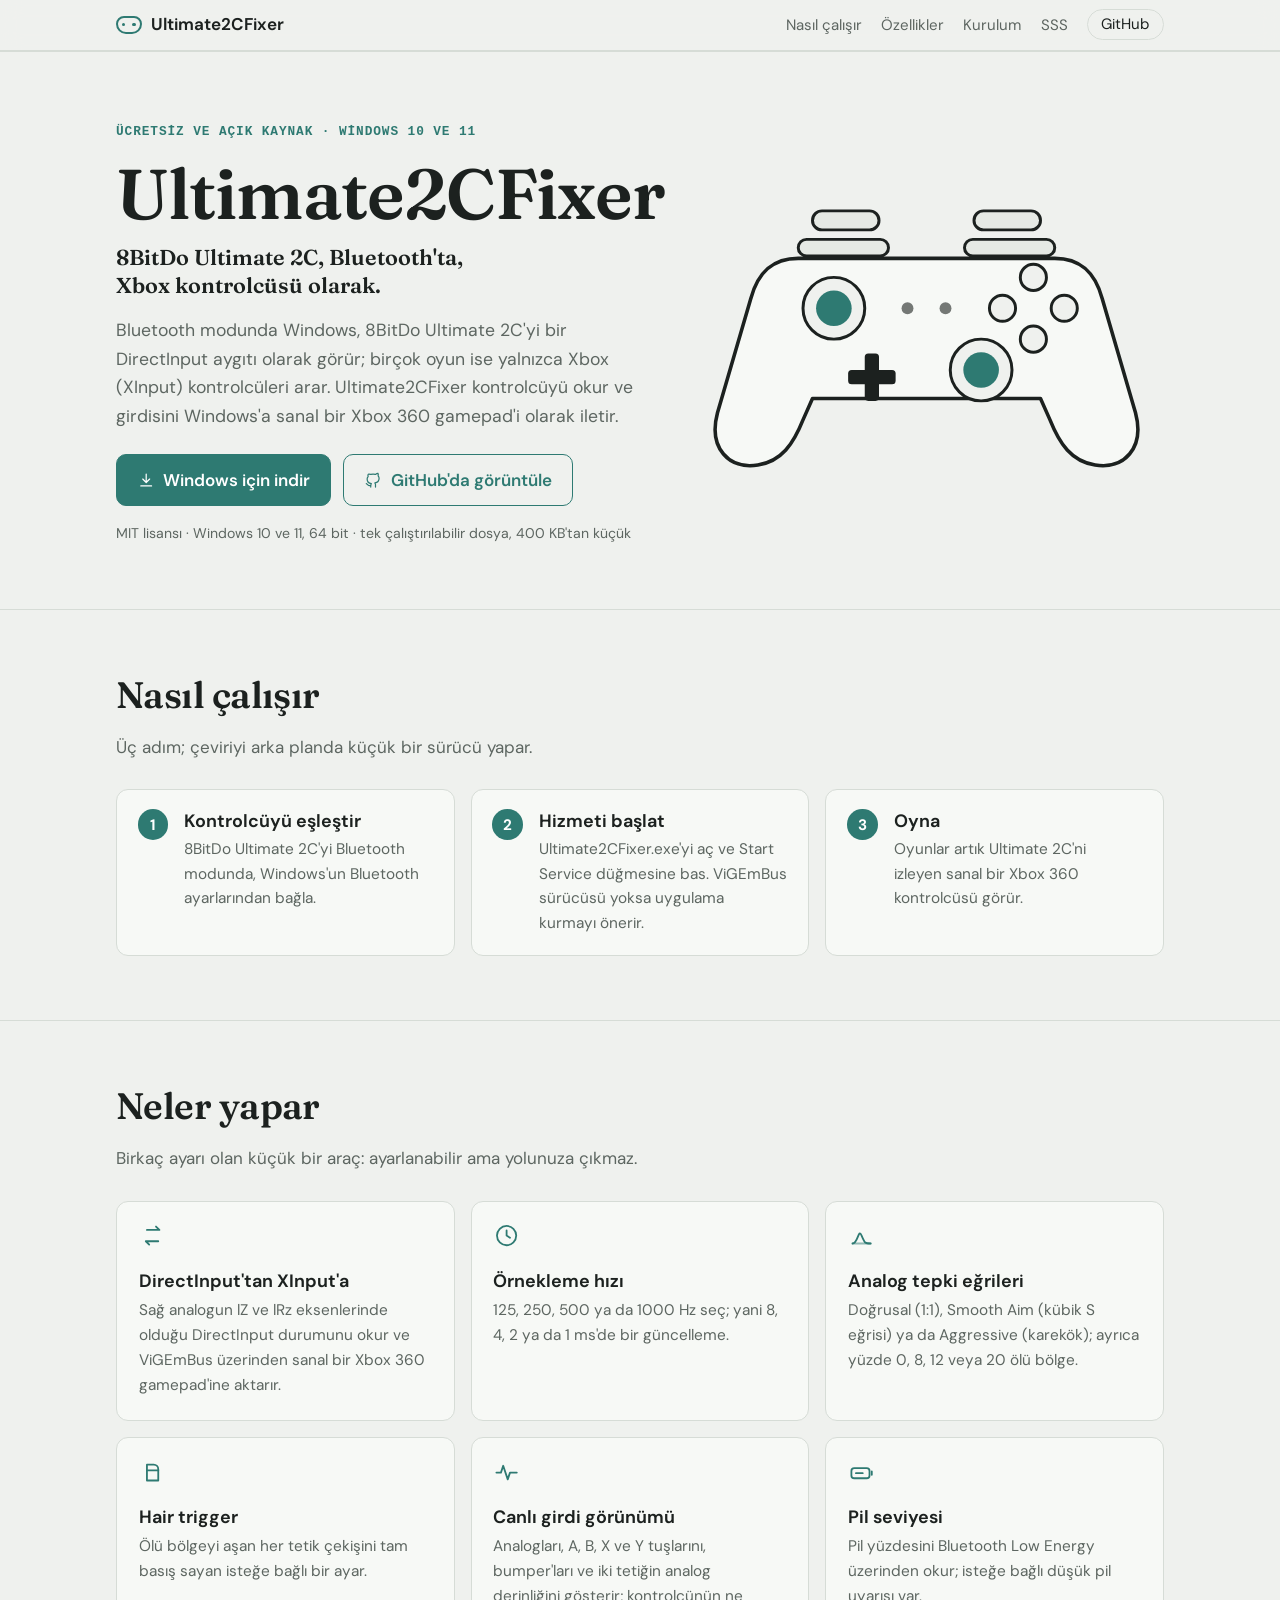
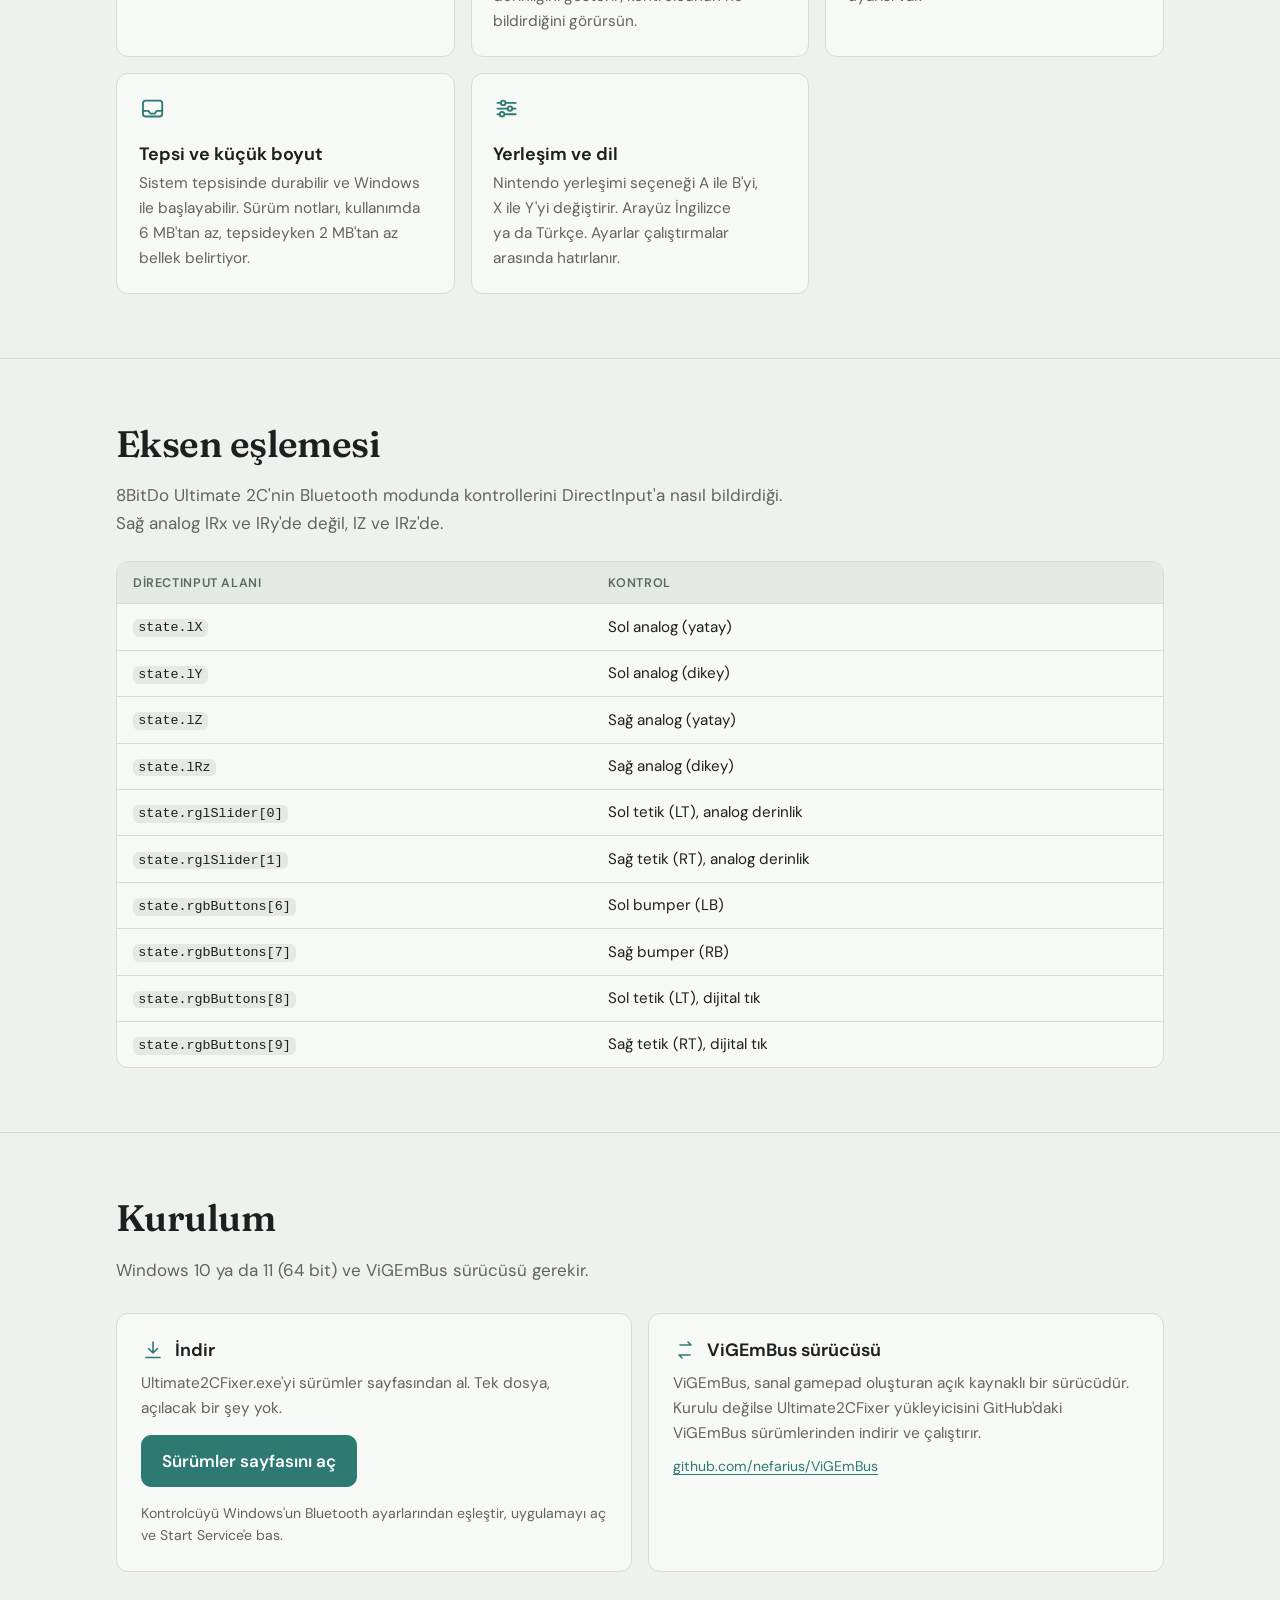
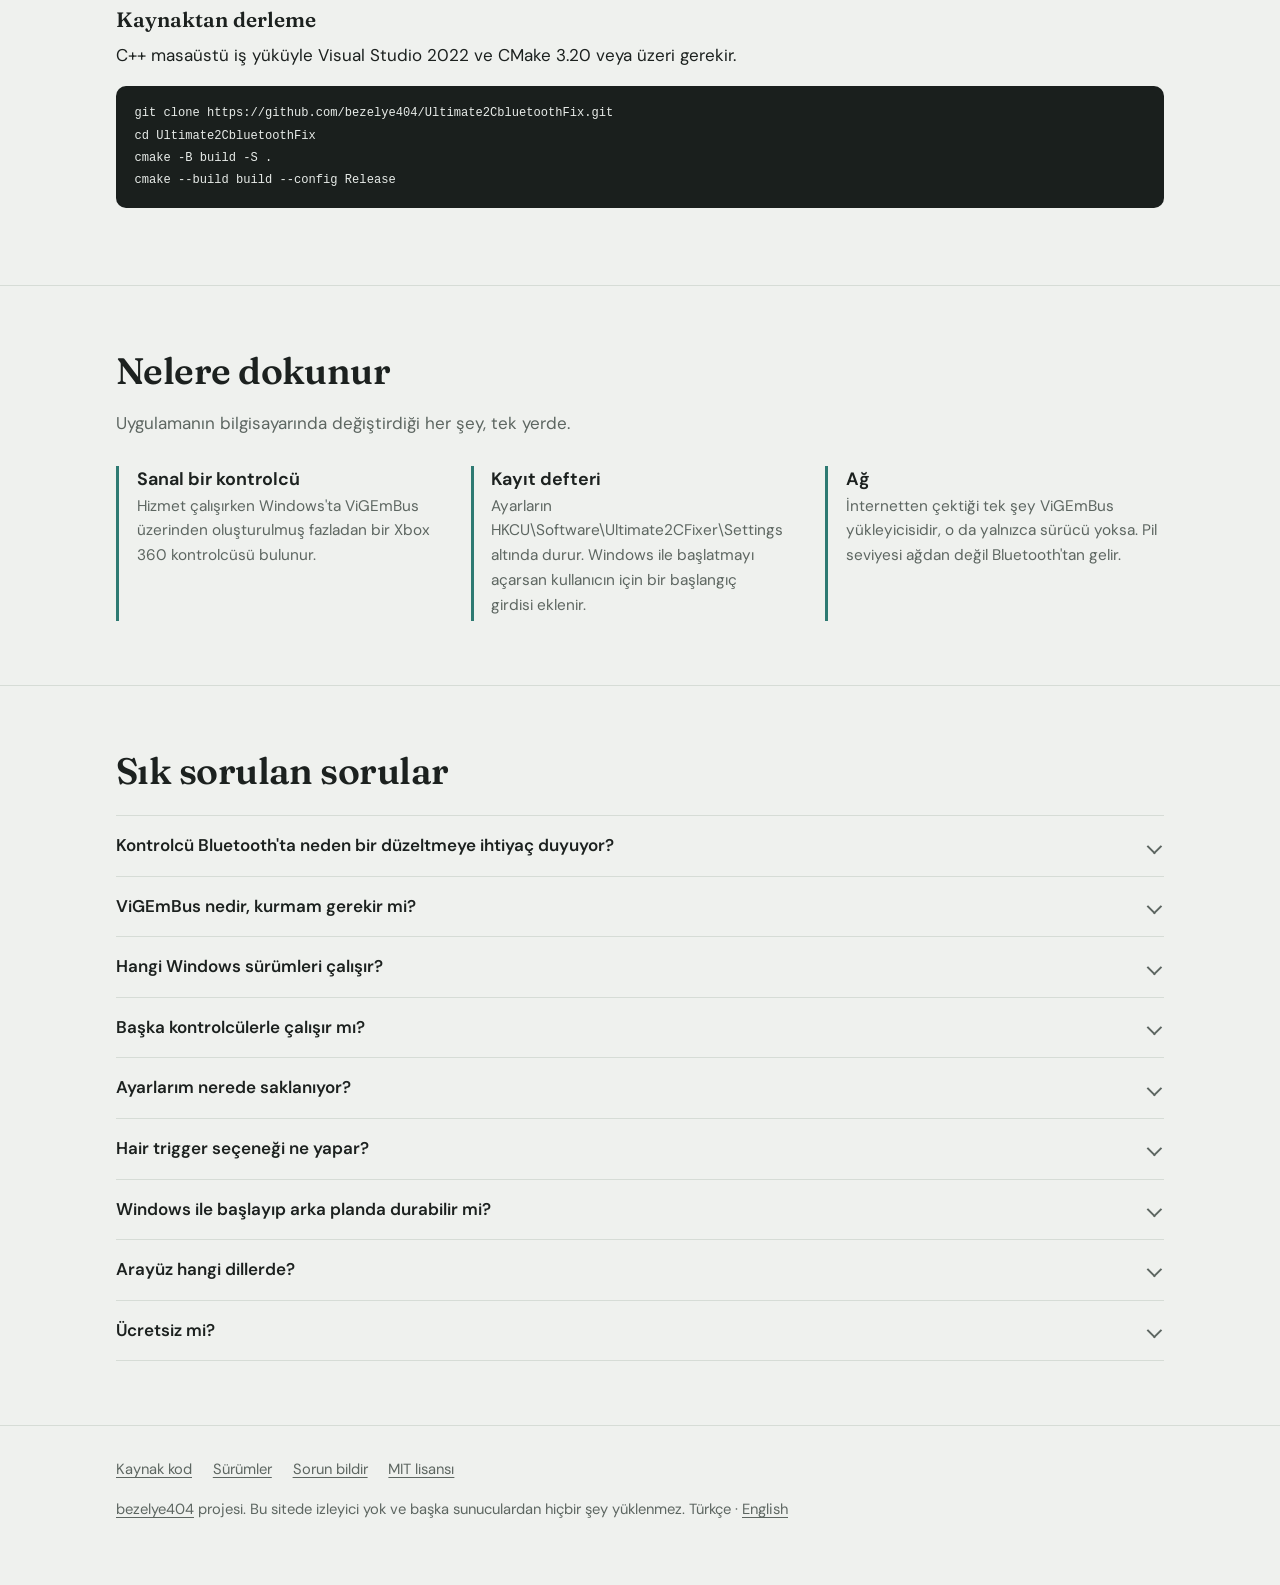
==== docs/tr/index.html @ dd8c4dba "Add a project website (English and Turkish) in docs/" ====
<!doctype html>
<html lang="tr">
<head>
  <meta charset="utf-8">
  <meta name="viewport" content="width=device-width, initial-scale=1">
  <title>Ultimate2CFixer: 8BitDo Ultimate 2C'yi Windows'ta Bluetooth üzerinden kullan</title>
  <meta name="description" content="Ultimate2CFixer, oyunların 8BitDo Ultimate 2C'yi Bluetooth üzerinden Xbox (XInput) kontrolcüsü olarak görmesini sağlayan ücretsiz ve açık kaynaklı bir Windows aracıdır. Yerel C++, 400 KB'tan küçük.">
  <meta name="robots" content="index, follow, max-image-preview:large, max-snippet:-1">
  <link rel="canonical" href="https://bezelye404.github.io/Ultimate2CbluetoothFix/tr/">
  <link rel="alternate" hreflang="en" href="https://bezelye404.github.io/Ultimate2CbluetoothFix/">
  <link rel="alternate" hreflang="tr" href="https://bezelye404.github.io/Ultimate2CbluetoothFix/tr/">
  <link rel="alternate" hreflang="x-default" href="https://bezelye404.github.io/Ultimate2CbluetoothFix/">
  <meta name="color-scheme" content="light dark">
  <meta name="theme-color" content="#eff1ee" media="(prefers-color-scheme: light)">
  <meta name="theme-color" content="#151918" media="(prefers-color-scheme: dark)">
  <meta http-equiv="Content-Security-Policy" content="default-src 'none'; img-src 'self'; style-src 'self'; font-src 'self'; base-uri 'none'; form-action 'none'">
  <meta name="referrer" content="no-referrer">
  <link rel="icon" type="image/svg+xml" href="../favicon.svg">
  <link rel="preload" href="../fonts/fraunces.woff2" as="font" type="font/woff2" crossorigin>
  <link rel="preload" href="../fonts/dm-sans.woff2" as="font" type="font/woff2" crossorigin>
  <link rel="stylesheet" href="../style.css">

  <meta property="og:type" content="website">
  <meta property="og:site_name" content="Ultimate2CFixer">
  <meta property="og:locale" content="tr_TR">
  <meta property="og:locale:alternate" content="en_US">
  <meta property="og:title" content="Ultimate2CFixer: 8BitDo Ultimate 2C, Bluetooth'ta Xbox kontrolcüsü olarak">
  <meta property="og:description" content="Kontrolcünün Bluetooth DirectInput girdisini sanal bir Xbox 360 gamepad'ine çeviren küçük, ücretsiz bir Windows aracı.">
  <meta property="og:url" content="https://bezelye404.github.io/Ultimate2CbluetoothFix/tr/">
  <meta property="og:image" content="https://bezelye404.github.io/Ultimate2CbluetoothFix/og-image.png">
  <meta property="og:image:type" content="image/png">
  <meta property="og:image:width" content="1200">
  <meta property="og:image:height" content="630">
  <meta property="og:image:alt" content="Ultimate2CFixer: düz çizilmiş bir oyun kontrolcüsü">
  <meta name="twitter:card" content="summary_large_image">
  <meta name="twitter:title" content="Ultimate2CFixer: 8BitDo Ultimate 2C, Bluetooth'ta Xbox kontrolcüsü olarak">
  <meta name="twitter:description" content="Kontrolcünün Bluetooth DirectInput girdisini sanal bir Xbox 360 gamepad'ine çeviren küçük, ücretsiz bir Windows aracı.">
  <meta name="twitter:image" content="https://bezelye404.github.io/Ultimate2CbluetoothFix/og-image.png">

  <script type="application/ld+json">
  {
    "@context": "https://schema.org",
    "@graph": [
      {
        "@type": "SoftwareApplication",
        "@id": "https://bezelye404.github.io/Ultimate2CbluetoothFix/#app",
        "name": "Ultimate2CFixer",
        "alternateName": "Ultimate2CbluetoothFix",
        "applicationCategory": "UtilitiesApplication",
        "operatingSystem": "Windows 10, Windows 11 (64-bit)",
        "description": "8BitDo Ultimate 2C'yi Bluetooth üzerinden sanal bir Xbox 360 (XInput) kontrolcüsü olarak sunan ücretsiz, açık kaynaklı bir Windows aracı.",
        "url": "https://bezelye404.github.io/Ultimate2CbluetoothFix/tr/",
        "downloadUrl": "https://github.com/bezelye404/Ultimate2CbluetoothFix/releases/latest",
        "codeRepository": "https://github.com/bezelye404/Ultimate2CbluetoothFix",
        "license": "https://opensource.org/licenses/MIT",
        "isAccessibleForFree": true,
        "author": {
          "@id": "https://bezelye404.github.io/#person"
        },
        "offers": {
          "@type": "Offer",
          "price": "0",
          "priceCurrency": "USD"
        },
        "inLanguage": [
          "en",
          "tr"
        ]
      },
      {
        "@type": "FAQPage",
        "mainEntity": [
          {
            "@type": "Question",
            "name": "Kontrolcü Bluetooth'ta neden bir düzeltmeye ihtiyaç duyuyor?",
            "acceptedAnswer": {
              "@type": "Answer",
              "text": "Bluetooth modunda Windows, Ultimate 2C'yi sağ analogu lZ ve lRz eksenlerinde olan bir DirectInput aygıtı olarak görür. Birçok oyun yalnızca Xbox (XInput) kontrolcülerini desteklediği için onu görmez. Ultimate2CFixer DirectInput durumunu okuyup sanal bir Xbox 360 kontrolcüsü üzerinden iletir."
            }
          },
          {
            "@type": "Question",
            "name": "ViGEmBus nedir, kurmam gerekir mi?",
            "acceptedAnswer": {
              "@type": "Answer",
              "text": "ViGEmBus, programların sanal gamepad oluşturmasını sağlayan açık kaynaklı bir sürücüdür ve Ultimate2CFixer buna ihtiyaç duyar. Kurulu değilse uygulama indirip kurmayı önerir."
            }
          },
          {
            "@type": "Question",
            "name": "Hangi Windows sürümleri çalışır?",
            "acceptedAnswer": {
              "@type": "Answer",
              "text": "Windows 10 ve 11, 64 bit."
            }
          },
          {
            "@type": "Question",
            "name": "Başka kontrolcülerle çalışır mı?",
            "acceptedAnswer": {
              "@type": "Answer",
              "text": "Bluetooth modundaki 8BitDo Ultimate 2C için yazıldı ve eksen eşlemesi o kontrolcüye göre. Diğer kontrolcüler kapsam dışı."
            }
          },
          {
            "@type": "Question",
            "name": "Ayarlarım nerede saklanıyor?",
            "acceptedAnswer": {
              "@type": "Answer",
              "text": "Kayıt defterinde, yalnızca Windows kullanıcın için HKCU\\Software\\Ultimate2CFixer\\Settings altında."
            }
          },
          {
            "@type": "Question",
            "name": "Hair trigger seçeneği ne yapar?",
            "acceptedAnswer": {
              "@type": "Answer",
              "text": "Ölü bölgeyi aşan her tetik çekişini tam basış sayar; hafif bir dokunuş en yüksek değer olan 255 olarak kaydolur."
            }
          },
          {
            "@type": "Question",
            "name": "Windows ile başlayıp arka planda durabilir mi?",
            "acceptedAnswer": {
              "@type": "Answer",
              "text": "Evet. Windows ile başlatma seçeneği var ve pencereyi kapatınca uygulama sistem tepsisine küçülebilir."
            }
          },
          {
            "@type": "Question",
            "name": "Arayüz hangi dillerde?",
            "acceptedAnswer": {
              "@type": "Answer",
              "text": "İngilizce ve Türkçe."
            }
          },
          {
            "@type": "Question",
            "name": "Ücretsiz mi?",
            "acceptedAnswer": {
              "@type": "Answer",
              "text": "Evet. MIT lisansıyla yayınlanıyor, kaynak kodu GitHub'da."
            }
          }
        ]
      },
      {
        "@type": "BreadcrumbList",
        "itemListElement": [
          {
            "@type": "ListItem",
            "position": 1,
            "name": "bezelye404",
            "item": "https://bezelye404.github.io/"
          },
          {
            "@type": "ListItem",
            "position": 2,
            "name": "Ultimate2CFixer",
            "item": "https://bezelye404.github.io/Ultimate2CbluetoothFix/"
          },
          {
            "@type": "ListItem",
            "position": 3,
            "name": "Türkçe",
            "item": "https://bezelye404.github.io/Ultimate2CbluetoothFix/tr/"
          }
        ]
      }
    ]
  }
  </script>
</head>
<body>
  <a class="skip" href="#main">İçeriğe geç</a>

  <header class="site">
    <div class="wrap">
      <a class="brand" href="#top"><span class="mark" aria-hidden="true"></span> Ultimate2CFixer</a>
      <nav aria-label="Ana menü">
        <ul>
          <li><a href="#nasil">Nasıl çalışır</a></li>
          <li class="hide-small"><a href="#ozellikler">Özellikler</a></li>
          <li class="hide-small"><a href="#kurulum">Kurulum</a></li>
          <li class="hide-small"><a href="#sss">SSS</a></li>
          <li><a class="pill" href="https://github.com/bezelye404/Ultimate2CbluetoothFix">GitHub</a></li>
        </ul>
      </nav>
    </div>
  </header>

  <main id="main">
    <section class="hero" id="top">
      <div class="wrap">
        <div class="hero-text">
          <p class="eyebrow">Ücretsiz ve açık kaynak · Windows 10 ve 11</p>
          <h1>Ultimate2CFixer</h1>
          <p class="sub">8BitDo Ultimate 2C, Bluetooth'ta, Xbox kontrolcüsü olarak.</p>
          <p class="lead">Bluetooth modunda Windows, 8BitDo Ultimate 2C'yi bir DirectInput aygıtı olarak görür; birçok oyun ise yalnızca Xbox (XInput) kontrolcüleri arar. Ultimate2CFixer kontrolcüyü okur ve girdisini Windows'a sanal bir Xbox 360 gamepad'i olarak iletir.</p>
          <div class="actions">
            <a class="btn" href="https://github.com/bezelye404/Ultimate2CbluetoothFix/releases/latest"><svg class="icon" viewBox="0 0 24 24" aria-hidden="true"><path d="M12 4v11M7.5 10.5L12 15l4.5-4.5M5 19.5h14"/></svg>Windows için indir</a>
            <a class="btn secondary" href="https://github.com/bezelye404/Ultimate2CbluetoothFix"><svg class="icon" viewBox="0 0 24 24" aria-hidden="true"><path d="M9 19c-4 1.2-4-2-6-2.5M15 21v-3.2a2.8 2.8 0 0 0-.8-2.2c2.7-.3 5.5-1.3 5.5-6a4.6 4.6 0 0 0-1.3-3.2 4.3 4.3 0 0 0-.1-3.2s-1-.3-3.4 1.3a11.6 11.6 0 0 0-6 0C6.5 3.9 5.5 4.2 5.5 4.2a4.3 4.3 0 0 0-.1 3.2A4.6 4.6 0 0 0 4.1 10.6c0 4.6 2.8 5.7 5.5 6A2.8 2.8 0 0 0 8.8 18.8V21"/></svg>GitHub'da görüntüle</a>
          </div>
          <p class="meta">MIT lisansı · Windows 10 ve 11, 64 bit · tek çalıştırılabilir dosya, 400 KB'tan küçük</p>
        </div>
        <div class="hero-art"><svg class="pad" viewBox="0 0 400 260" role="img" aria-label="İki analog, dört işlem tuşu ve yön tuşları olan düz çizilmiş bir oyun kontrolcüsü">
  <g class="triggers"><rect class="lt" x="104" y="26" width="56" height="16" rx="8"/><rect class="rt" x="240" y="26" width="56" height="16" rx="8"/></g>
  <g class="bumpers"><rect class="lb" x="92" y="50" width="76" height="14" rx="7"/><rect class="rb" x="232" y="50" width="76" height="14" rx="7"/></g>
  <path class="body" d="M92 66 H308 C330 66 342 78 348 100 L376 196 C384 226 366 244 342 240 C322 237 312 222 304 202 L296 184 H104 L96 202 C88 222 78 237 58 240 C34 244 16 226 24 196 L52 100 C58 78 70 66 92 66 Z"/>
  <g class="stick ls"><circle class="well" cx="122" cy="108" r="26"/><circle class="knob" cx="122" cy="108" r="15"/></g>
  <g class="stick rs"><circle class="well" cx="246" cy="160" r="26"/><circle class="knob" cx="246" cy="160" r="15"/></g>
  <g class="dpad"><rect x="148" y="146" width="12" height="40" rx="3"/><rect x="134" y="160" width="40" height="12" rx="3"/></g>
  <g class="face">
    <circle class="key y" cx="290" cy="82" r="11"/><circle class="key b" cx="316" cy="108" r="11"/>
    <circle class="key a" cx="290" cy="134" r="11"/><circle class="key x" cx="264" cy="108" r="11"/>
  </g>
  <g class="center"><circle cx="184" cy="108" r="5"/><circle cx="216" cy="108" r="5"/></g>
</svg></div>
      </div>
    </section>

    <section id="nasil">
      <div class="wrap">
        <h2>Nasıl çalışır</h2>
        <p class="intro">Üç adım; çeviriyi arka planda küçük bir sürücü yapar.</p>
        <ol class="steps">
          <li><span class="num">1</span><div><h3>Kontrolcüyü eşleştir</h3><p>8BitDo Ultimate 2C'yi Bluetooth modunda, Windows'un Bluetooth ayarlarından bağla.</p></div></li>
          <li><span class="num">2</span><div><h3>Hizmeti başlat</h3><p>Ultimate2CFixer.exe'yi aç ve Start Service düğmesine bas. ViGEmBus sürücüsü yoksa uygulama kurmayı önerir.</p></div></li>
          <li><span class="num">3</span><div><h3>Oyna</h3><p>Oyunlar artık Ultimate 2C'ni izleyen sanal bir Xbox 360 kontrolcüsü görür.</p></div></li>
        </ol>
      </div>
    </section>

    <section id="ozellikler">
      <div class="wrap">
        <h2>Neler yapar</h2>
        <p class="intro">Birkaç ayarı olan küçük bir araç: ayarlanabilir ama yolunuza çıkmaz.</p>
        <div class="grid">
          <article class="card">
            <svg class="icon" viewBox="0 0 24 24" aria-hidden="true"><path d="M7 7h11l-3-3M17 17H6l3 3"/></svg>
            <h3>DirectInput'tan XInput'a</h3>
            <p>Sağ analogun lZ ve lRz eksenlerinde olduğu DirectInput durumunu okur ve ViGEmBus üzerinden sanal bir Xbox 360 gamepad'ine aktarır.</p>
          </article>
          <article class="card">
            <svg class="icon" viewBox="0 0 24 24" aria-hidden="true"><circle cx="12" cy="12" r="8.5"/><path d="M12 7.5V12l3 2"/></svg>
            <h3>Örnekleme hızı</h3>
            <p>125, 250, 500 ya da 1000 Hz seç; yani 8, 4, 2 ya da 1 ms'de bir güncelleme.</p>
          </article>
          <article class="card">
            <svg class="icon" viewBox="0 0 24 24" aria-hidden="true"><path d="M4 19C9 19 9 5 12 12s3 7 8 7"/><path d="M4 19h16" opacity=".5"/></svg>
            <h3>Analog tepki eğrileri</h3>
            <p>Doğrusal (1:1), Smooth Aim (kübik S eğrisi) ya da Aggressive (karekök); ayrıca yüzde 0, 8, 12 veya 20 ölü bölge.</p>
          </article>
          <article class="card">
            <svg class="icon" viewBox="0 0 24 24" aria-hidden="true"><path d="M7 5h6a4 4 0 0 1 4 4v10H7z"/><path d="M7 10h10"/></svg>
            <h3>Hair trigger</h3>
            <p>Ölü bölgeyi aşan her tetik çekişini tam basış sayan isteğe bağlı bir ayar.</p>
          </article>
          <article class="card">
            <svg class="icon" viewBox="0 0 24 24" aria-hidden="true"><path d="M3 12h4l2-6 4 12 2-6h6"/></svg>
            <h3>Canlı girdi görünümü</h3>
            <p>Analogları, A, B, X ve Y tuşlarını, bumper'ları ve iki tetiğin analog derinliğini gösterir; kontrolcünün ne bildirdiğini görürsün.</p>
          </article>
          <article class="card">
            <svg class="icon" viewBox="0 0 24 24" aria-hidden="true"><rect x="3" y="8" width="16" height="9" rx="2.5"/><path d="M21 11v3M7 12.5h6"/></svg>
            <h3>Pil seviyesi</h3>
            <p>Pil yüzdesini Bluetooth Low Energy üzerinden okur; isteğe bağlı düşük pil uyarısı var.</p>
          </article>
          <article class="card">
            <svg class="icon" viewBox="0 0 24 24" aria-hidden="true"><rect x="3.5" y="5" width="17" height="14" rx="2.5"/><path d="M3.5 14h5l1.5 2.5h4L15.5 14h5"/></svg>
            <h3>Tepsi ve küçük boyut</h3>
            <p>Sistem tepsisinde durabilir ve Windows ile başlayabilir. Sürüm notları, kullanımda 6 MB'tan az, tepsideyken 2 MB'tan az bellek belirtiyor.</p>
          </article>
          <article class="card">
            <svg class="icon" viewBox="0 0 24 24" aria-hidden="true"><path d="M4 7h16M4 12h16M4 17h16"/><circle cx="9" cy="7" r="2" fill="var(--surface)"/><circle cx="15" cy="12" r="2" fill="var(--surface)"/><circle cx="8" cy="17" r="2" fill="var(--surface)"/></svg>
            <h3>Yerleşim ve dil</h3>
            <p>Nintendo yerleşimi seçeneği A ile B'yi, X ile Y'yi değiştirir. Arayüz İngilizce ya da Türkçe. Ayarlar çalıştırmalar arasında hatırlanır.</p>
          </article>
        </div>
      </div>
    </section>

    <section id="mapping">
      <div class="wrap">
        <h2>Eksen eşlemesi</h2>
        <p class="intro">8BitDo Ultimate 2C'nin Bluetooth modunda kontrollerini DirectInput'a nasıl bildirdiği. Sağ analog lRx ve lRy'de değil, lZ ve lRz'de.</p>
        <div class="table-scroll">
          <table>
            <thead><tr><th scope="col">DirectInput alanı</th><th scope="col">Kontrol</th></tr></thead>
            <tbody>
              <tr><td><code>state.lX</code></td><td>Sol analog (yatay)</td></tr>
              <tr><td><code>state.lY</code></td><td>Sol analog (dikey)</td></tr>
              <tr><td><code>state.lZ</code></td><td>Sağ analog (yatay)</td></tr>
              <tr><td><code>state.lRz</code></td><td>Sağ analog (dikey)</td></tr>
              <tr><td><code>state.rglSlider[0]</code></td><td>Sol tetik (LT), analog derinlik</td></tr>
              <tr><td><code>state.rglSlider[1]</code></td><td>Sağ tetik (RT), analog derinlik</td></tr>
              <tr><td><code>state.rgbButtons[6]</code></td><td>Sol bumper (LB)</td></tr>
              <tr><td><code>state.rgbButtons[7]</code></td><td>Sağ bumper (RB)</td></tr>
              <tr><td><code>state.rgbButtons[8]</code></td><td>Sol tetik (LT), dijital tık</td></tr>
              <tr><td><code>state.rgbButtons[9]</code></td><td>Sağ tetik (RT), dijital tık</td></tr>
            </tbody>
          </table>
        </div>
      </div>
    </section>

    <section id="kurulum">
      <div class="wrap">
        <h2>Kurulum</h2>
        <p class="intro">Windows 10 ya da 11 (64 bit) ve ViGEmBus sürücüsü gerekir.</p>
        <div class="install-grid">
          <div class="install-card">
            <h3><svg class="icon" viewBox="0 0 24 24" aria-hidden="true"><path d="M12 4v11M7.5 10.5L12 15l4.5-4.5M5 19.5h14"/></svg>İndir</h3>
            <p>Ultimate2CFixer.exe'yi sürümler sayfasından al. Tek dosya, açılacak bir şey yok.</p>
            <a class="btn" href="https://github.com/bezelye404/Ultimate2CbluetoothFix/releases/latest">Sürümler sayfasını aç</a>
            <p class="small">Kontrolcüyü Windows'un Bluetooth ayarlarından eşleştir, uygulamayı aç ve Start Service'e bas.</p>
          </div>
          <div class="install-card">
            <h3><svg class="icon" viewBox="0 0 24 24" aria-hidden="true"><path d="M7 7h11l-3-3M17 17H6l3 3"/></svg>ViGEmBus sürücüsü</h3>
            <p>ViGEmBus, sanal gamepad oluşturan açık kaynaklı bir sürücüdür. Kurulu değilse Ultimate2CFixer yükleyicisini GitHub'daki ViGEmBus sürümlerinden indirir ve çalıştırır.</p>
            <p class="small"><a href="https://github.com/nefarius/ViGEmBus">github.com/nefarius/ViGEmBus</a></p>
          </div>
        </div>
        <div class="build">
          <h3>Kaynaktan derleme</h3>
          <p>C++ masaüstü iş yüküyle Visual Studio 2022 ve CMake 3.20 veya üzeri gerekir.</p>
<pre><code>git clone https://github.com/bezelye404/Ultimate2CbluetoothFix.git
cd Ultimate2CbluetoothFix
cmake -B build -S .
cmake --build build --config Release</code></pre>
        </div>
      </div>
    </section>

    <section id="touches">
      <div class="wrap">
        <h2>Nelere dokunur</h2>
        <p class="intro">Uygulamanın bilgisayarında değiştirdiği her şey, tek yerde.</p>
        <ul class="touches">
          <li><h3>Sanal bir kontrolcü</h3><p>Hizmet çalışırken Windows'ta ViGEmBus üzerinden oluşturulmuş fazladan bir Xbox 360 kontrolcüsü bulunur.</p></li>
          <li><h3>Kayıt defteri</h3><p>Ayarların HKCU\Software\Ultimate2CFixer\Settings altında durur. Windows ile başlatmayı açarsan kullanıcın için bir başlangıç girdisi eklenir.</p></li>
          <li><h3>Ağ</h3><p>İnternetten çektiği tek şey ViGEmBus yükleyicisidir, o da yalnızca sürücü yoksa. Pil seviyesi ağdan değil Bluetooth'tan gelir.</p></li>
        </ul>
      </div>
    </section>

    <section id="sss">
      <div class="wrap">
        <h2>Sık sorulan sorular</h2>
        <details>
          <summary>Kontrolcü Bluetooth'ta neden bir düzeltmeye ihtiyaç duyuyor?</summary>
          <p>Bluetooth modunda Windows, Ultimate 2C'yi sağ analogu lZ ve lRz eksenlerinde olan bir DirectInput aygıtı olarak görür. Birçok oyun yalnızca Xbox (XInput) kontrolcülerini desteklediği için onu görmez. Ultimate2CFixer DirectInput durumunu okuyup sanal bir Xbox 360 kontrolcüsü üzerinden iletir.</p>
        </details>
        <details>
          <summary>ViGEmBus nedir, kurmam gerekir mi?</summary>
          <p>ViGEmBus, programların sanal gamepad oluşturmasını sağlayan açık kaynaklı bir sürücüdür ve Ultimate2CFixer buna ihtiyaç duyar. Kurulu değilse uygulama indirip kurmayı önerir.</p>
        </details>
        <details>
          <summary>Hangi Windows sürümleri çalışır?</summary>
          <p>Windows 10 ve 11, 64 bit.</p>
        </details>
        <details>
          <summary>Başka kontrolcülerle çalışır mı?</summary>
          <p>Bluetooth modundaki 8BitDo Ultimate 2C için yazıldı ve eksen eşlemesi o kontrolcüye göre. Diğer kontrolcüler kapsam dışı.</p>
        </details>
        <details>
          <summary>Ayarlarım nerede saklanıyor?</summary>
          <p>Kayıt defterinde, yalnızca Windows kullanıcın için HKCU\Software\Ultimate2CFixer\Settings altında.</p>
        </details>
        <details>
          <summary>Hair trigger seçeneği ne yapar?</summary>
          <p>Ölü bölgeyi aşan her tetik çekişini tam basış sayar; hafif bir dokunuş en yüksek değer olan 255 olarak kaydolur.</p>
        </details>
        <details>
          <summary>Windows ile başlayıp arka planda durabilir mi?</summary>
          <p>Evet. Windows ile başlatma seçeneği var ve pencereyi kapatınca uygulama sistem tepsisine küçülebilir.</p>
        </details>
        <details>
          <summary>Arayüz hangi dillerde?</summary>
          <p>İngilizce ve Türkçe.</p>
        </details>
        <details>
          <summary>Ücretsiz mi?</summary>
          <p>Evet. MIT lisansıyla yayınlanıyor, kaynak kodu GitHub'da.</p>
        </details>
      </div>
    </section>
  </main>

  <footer class="site">
    <div class="wrap">
      <ul>
        <li><a href="https://github.com/bezelye404/Ultimate2CbluetoothFix">Kaynak kod</a></li>
        <li><a href="https://github.com/bezelye404/Ultimate2CbluetoothFix/releases">Sürümler</a></li>
        <li><a href="https://github.com/bezelye404/Ultimate2CbluetoothFix/issues">Sorun bildir</a></li>
        <li><a href="https://github.com/bezelye404/Ultimate2CbluetoothFix/blob/main/LICENSE">MIT lisansı</a></li>
      </ul>
      <p> <a href="https://bezelye404.github.io/">bezelye404</a> projesi. Bu sitede izleyici yok ve başka sunuculardan hiçbir şey yüklenmez. Türkçe · <a href="../" hreflang="en" lang="en">English</a></p>
    </div>
  </footer>
</body>
</html>
---- docs/style.css ----
/* Fonts are served from this site (see fonts/): Fraunces for headings, DM Sans for text (Latin and Latin Extended, so Turkish letters render in the same fonts). Both are SIL OFL 1.1. */
@font-face { font-family: "Fraunces"; src: url("fonts/fraunces.woff2") format("woff2"); font-weight: 100 900; font-style: normal; font-display: swap; unicode-range: U+0000-00FF, U+0131, U+0152-0153, U+02BB-02BC, U+02C6, U+02DA, U+02DC, U+0304, U+0308, U+0329, U+2000-206F, U+20AC, U+2122, U+2191, U+2193, U+2212, U+2215, U+FEFF, U+FFFD; }
@font-face { font-family: "Fraunces"; src: url("fonts/fraunces-ext.woff2") format("woff2"); font-weight: 100 900; font-style: normal; font-display: swap; unicode-range: U+0100-02BA, U+02BD-02C5, U+02C7-02CC, U+02CE-02D7, U+02DD-02FF, U+0304, U+0308, U+0329, U+1D00-1DBF, U+1E00-1E9F, U+1EF2-1EFF, U+2020, U+20A0-20AB, U+20AD-20C0, U+2113, U+2C60-2C7F, U+A720-A7FF; }
@font-face { font-family: "DM Sans"; src: url("fonts/dm-sans.woff2") format("woff2"); font-weight: 100 1000; font-style: normal; font-display: swap; unicode-range: U+0000-00FF, U+0131, U+0152-0153, U+02BB-02BC, U+02C6, U+02DA, U+02DC, U+0304, U+0308, U+0329, U+2000-206F, U+20AC, U+2122, U+2191, U+2193, U+2212, U+2215, U+FEFF, U+FFFD; }
@font-face { font-family: "DM Sans"; src: url("fonts/dm-sans-ext.woff2") format("woff2"); font-weight: 100 1000; font-style: normal; font-display: swap; unicode-range: U+0100-02BA, U+02BD-02C5, U+02C7-02CC, U+02CE-02D7, U+02DD-02FF, U+0304, U+0308, U+0329, U+1D00-1DBF, U+1E00-1E9F, U+1EF2-1EFF, U+2020, U+20A0-20AB, U+20AD-20C0, U+2113, U+2C60-2C7F, U+A720-A7FF; }

/* Flat, matte colors: paper and graphite with one calm teal. No gradients, no glow. */
:root {
  --serif: "Fraunces", ui-serif, "New York", Georgia, "Times New Roman", serif;
  --sans: "DM Sans", -apple-system, BlinkMacSystemFont, "SF Pro Text", system-ui, "Segoe UI", sans-serif;
  --mono: ui-monospace, "SF Mono", Menlo, Consolas, monospace;
  --bg: #eff1ee;
  --surface: #f7f9f6;
  --surface-2: #e5e9e4;
  --text: #1c211f;
  --muted: #5d6661;
  --line: #d6dcd6;
  --accent: #2e7a72;
  --accent-text: #ffffff;
  --term: #1a1f1d;
  --ease: cubic-bezier(0.22, 0.61, 0.36, 1);
}

@media (prefers-color-scheme: dark) {
  :root {
    --bg: #151918;
    --surface: #1c2120;
    --surface-2: #252b29;
    --text: #e8ece9;
    --muted: #98a29c;
    --line: #2d3532;
    --accent: #6cb7ad;
    --accent-text: #0f1413;
    --term: #0f1211;
  }
}

* { box-sizing: border-box; }
html { scroll-behavior: smooth; scroll-padding-top: 4.2rem; }
@media (prefers-reduced-motion: reduce) { html { scroll-behavior: auto; } }

body { margin: 0; background: var(--bg); color: var(--text); font: 17px/1.62 var(--sans); -webkit-font-smoothing: antialiased; }

h1, h2, h3 { font-family: var(--serif); font-weight: 600; line-height: 1.12; letter-spacing: -0.015em; margin: 0 0 0.5em; text-wrap: balance; }
h1 { font-size: clamp(2.6rem, 6.4vw, 4.4rem); margin-bottom: 0.15em; }
h2 { font-size: clamp(1.7rem, 3.2vw, 2.3rem); }
h3 { font-size: 1.12rem; font-family: var(--sans); font-weight: 650; letter-spacing: 0; }
p { margin: 0 0 1em; text-wrap: pretty; }
a { color: var(--accent); text-underline-offset: 3px; transition: color 0.2s var(--ease); }
a:hover { text-decoration-thickness: 2px; }
a:focus-visible, summary:focus-visible { outline: 2px solid var(--accent); outline-offset: 3px; border-radius: 6px; }
code { font: 0.88em var(--mono); background: var(--surface-2); padding: 0.1em 0.4em; border-radius: 6px; }

.icon { width: 1.5rem; height: 1.5rem; fill: none; stroke: currentColor; stroke-width: 1.6; stroke-linecap: round; stroke-linejoin: round; flex: none; }

.wrap { max-width: 68rem; margin: 0 auto; padding: 0 1.25rem; }
.skip { position: absolute; left: -999px; top: 0; background: var(--accent); color: var(--accent-text); padding: 0.5rem 1rem; z-index: 20; }
.skip:focus { left: 0; }

.eyebrow { font: 600 0.8rem var(--mono); letter-spacing: 0.07em; text-transform: uppercase; color: var(--accent); margin-bottom: 1rem; }

/* header */
header.site { position: sticky; top: 0; z-index: 10; background: color-mix(in srgb, var(--bg) 88%, transparent); backdrop-filter: blur(10px); -webkit-backdrop-filter: blur(10px); border-bottom: 1px solid var(--line); }
header.site .wrap { display: flex; align-items: center; justify-content: space-between; gap: 1rem; padding-top: 0.7rem; padding-bottom: 0.7rem; }
.brand { display: flex; align-items: center; gap: 0.6rem; color: var(--text); text-decoration: none; font-weight: 650; }
.mark { width: 1.6rem; height: 1.1rem; border: 2px solid var(--accent); border-radius: 0.6rem 0.6rem 0.75rem 0.75rem; position: relative; }
.mark::before, .mark::after { content: ""; position: absolute; top: 0.28rem; width: 0.2rem; height: 0.2rem; border-radius: 50%; background: var(--accent); }
.mark::before { left: 0.25rem; } .mark::after { right: 0.25rem; }
nav ul { display: flex; align-items: center; flex-wrap: wrap; gap: 0.3rem 1.2rem; list-style: none; margin: 0; padding: 0; font-size: 0.94rem; }
nav a { color: var(--muted); text-decoration: none; }
nav a:hover { color: var(--text); }
nav a.pill { color: var(--text); border: 1px solid var(--line); padding: 0.28rem 0.85rem; border-radius: 999px; transition: border-color 0.2s var(--ease), background-color 0.2s var(--ease); }
nav a.pill:hover { border-color: var(--accent); background: var(--surface); }

/* hero */
.hero { padding: 4.5rem 0 4rem; }
.hero .wrap { display: grid; grid-template-columns: minmax(0, 1.05fr) minmax(0, 0.95fr); gap: 3rem; align-items: center; }
.sub { font: 600 1.35rem/1.3 var(--serif); margin-bottom: 1rem; text-wrap: balance; }
.lead { font-size: 1.1rem; color: var(--muted); max-width: 36rem; }
.actions { display: flex; flex-wrap: wrap; gap: 0.75rem; margin: 1.5rem 0 1rem; }
.btn { display: inline-flex; align-items: center; gap: 0.5rem; padding: 0.7rem 1.25rem; border-radius: 10px; border: 1px solid var(--accent); background: var(--accent); color: var(--accent-text); text-decoration: none; font-weight: 600; transition: transform 0.2s var(--ease), filter 0.2s var(--ease), background-color 0.2s var(--ease); }
.btn:hover { transform: translateY(-1px); filter: brightness(0.94); }
.btn.secondary { background: transparent; color: var(--accent); }
.btn.secondary:hover { background: var(--surface); filter: none; }
.btn .icon { width: 1.15rem; height: 1.15rem; }
.meta { font-size: 0.88rem; color: var(--muted); margin: 0.6rem 0 0; }

/* the controller drawing */
.hero-art { display: grid; place-items: center; }
.pad { width: 100%; max-width: 30rem; height: auto; color: var(--text); overflow: visible; }
.pad .body { fill: var(--surface); stroke: currentColor; stroke-width: 3; stroke-linejoin: round; }
.pad .well { fill: var(--bg); stroke: currentColor; stroke-width: 2.5; }
.pad .knob { fill: var(--accent); }
.pad .dpad rect { fill: currentColor; }
.pad .center circle { fill: currentColor; opacity: 0.6; }
.pad .key { fill: var(--bg); stroke: currentColor; stroke-width: 2.5; }
.pad .lt, .pad .rt, .pad .lb, .pad .rb { fill: var(--surface-2); stroke: currentColor; stroke-width: 2.5; }
.pad .knob, .pad .key, .pad .lt, .pad .rt { transform-box: fill-box; transform-origin: center; }

/* sections */
section { padding: 4rem 0; border-top: 1px solid var(--line); }
.intro { color: var(--muted); max-width: 42rem; }

.steps { list-style: none; margin: 1.75rem 0 0; padding: 0; display: grid; grid-template-columns: repeat(auto-fit, minmax(16rem, 1fr)); gap: 1rem; }
.steps li { display: flex; gap: 1rem; background: var(--surface); border: 1px solid var(--line); border-radius: 12px; padding: 1.2rem 1.3rem; transition: transform 0.25s var(--ease), border-color 0.25s var(--ease); }
.steps li:hover { transform: translateY(-3px); border-color: color-mix(in srgb, var(--accent) 55%, var(--line)); }
.num { flex: none; display: grid; place-items: center; width: 1.9rem; height: 1.9rem; border-radius: 50%; background: var(--accent); color: var(--accent-text); font: 700 0.95rem var(--sans); }
.steps h3 { margin: 0.1rem 0 0.35rem; }
.steps p { margin: 0; color: var(--muted); font-size: 0.96rem; }

.grid { display: grid; grid-template-columns: repeat(auto-fit, minmax(16.5rem, 1fr)); gap: 1rem; margin-top: 1.75rem; }
.card { background: var(--surface); border: 1px solid var(--line); border-radius: 12px; padding: 1.3rem 1.35rem 1.4rem; transition: transform 0.25s var(--ease), border-color 0.25s var(--ease); }
.card:hover { transform: translateY(-3px); border-color: color-mix(in srgb, var(--accent) 55%, var(--line)); }
.card .icon { color: var(--accent); width: 1.7rem; height: 1.7rem; margin-bottom: 0.8rem; }
.card h3 { margin-bottom: 0.4em; }
.card p { margin: 0; color: var(--muted); font-size: 0.96rem; }

.table-scroll { overflow-x: auto; margin-top: 1.5rem; border: 1px solid var(--line); border-radius: 12px; background: var(--surface); }
table { width: 100%; border-collapse: collapse; font-size: 0.95rem; }
th, td { text-align: left; padding: 0.65rem 1rem; border-bottom: 1px solid var(--line); vertical-align: top; }
tr:last-child td { border-bottom: 0; }
th { color: var(--muted); font-weight: 600; font-size: 0.78rem; text-transform: uppercase; letter-spacing: 0.05em; background: var(--surface-2); }
tbody tr { transition: background-color 0.2s var(--ease); }
tbody tr:hover { background: color-mix(in srgb, var(--accent) 7%, transparent); }

.install-grid { display: grid; grid-template-columns: repeat(auto-fit, minmax(19rem, 1fr)); gap: 1rem; margin-top: 1.75rem; }
.install-card { background: var(--surface); border: 1px solid var(--line); border-radius: 12px; padding: 1.5rem; display: flex; flex-direction: column; gap: 0.6rem; }
.install-card h3 { display: flex; align-items: center; gap: 0.6rem; margin: 0; }
.install-card h3 .icon { color: var(--accent); }
.install-card p { margin: 0; color: var(--muted); font-size: 0.96rem; }
.install-card .btn { align-self: flex-start; margin: 0.3rem 0; }
.install-card .small { font-size: 0.88rem; }
.build { margin-top: 2.25rem; }
.build h3 { font-family: var(--serif); font-size: 1.3rem; font-weight: 600; }
pre { background: var(--term); color: #e8ece9; padding: 1rem 1.15rem; border-radius: 10px; overflow-x: auto; font-size: 0.86rem; }
pre code { background: none; padding: 0; color: inherit; }

.touches { list-style: none; margin: 1.75rem 0 0; padding: 0; display: grid; grid-template-columns: repeat(auto-fit, minmax(16rem, 1fr)); gap: 1rem; }
.touches li { border-left: 3px solid var(--accent); padding: 0.2rem 0 0.2rem 1.1rem; }
.touches h3 { margin: 0 0 0.3rem; }
.touches p { margin: 0; color: var(--muted); font-size: 0.96rem; }

details { border-bottom: 1px solid var(--line); padding: 1rem 0; }
details:first-of-type { border-top: 1px solid var(--line); margin-top: 1.5rem; }
summary { cursor: pointer; font-weight: 600; list-style: none; display: flex; align-items: center; justify-content: space-between; gap: 1rem; }
summary::-webkit-details-marker { display: none; }
summary::after { content: ""; width: 0.55rem; height: 0.55rem; border-right: 2px solid var(--muted); border-bottom: 2px solid var(--muted); transform: rotate(45deg); transition: transform 0.25s var(--ease); flex: none; margin-right: 0.25rem; }
details[open] summary::after { transform: rotate(-135deg); }
details p { margin: 0.7rem 0 0; color: var(--muted); animation: fade-down 0.3s var(--ease); }

footer.site { border-top: 1px solid var(--line); padding: 2rem 0 3rem; color: var(--muted); font-size: 0.92rem; }
footer.site ul { display: flex; flex-wrap: wrap; gap: 0.25rem 1.3rem; list-style: none; padding: 0; margin: 0 0 1rem; }
footer.site a { color: var(--muted); }
footer.site a:hover { color: var(--text); }

/* motion */
@keyframes rise { from { opacity: 0; transform: translateY(14px); } to { opacity: 1; transform: none; } }
@keyframes fade-down { from { opacity: 0; transform: translateY(-4px); } to { opacity: 1; transform: none; } }
@keyframes orbit-a { 0%, 100% { transform: translate(0, 0); } 25% { transform: translate(9px, -6px); } 50% { transform: translate(5px, 8px); } 75% { transform: translate(-9px, 3px); } }
@keyframes orbit-b { 0%, 100% { transform: translate(0, 0); } 30% { transform: translate(-8px, 6px); } 60% { transform: translate(7px, 3px); } 80% { transform: translate(2px, -8px); } }
@keyframes press { 0%, 14%, 100% { fill: var(--bg); } 3%, 11% { fill: var(--accent); } }
@keyframes pull { 0%, 60%, 100% { fill: var(--surface-2); } 70%, 85% { fill: var(--accent); } }

@media (prefers-reduced-motion: no-preference) {
  .hero-text > * { animation: rise 0.7s var(--ease) both; }
  .hero-text > :nth-child(2) { animation-delay: 0.06s; }
  .hero-text > :nth-child(3) { animation-delay: 0.12s; }
  .hero-text > :nth-child(4) { animation-delay: 0.18s; }
  .hero-text > :nth-child(5) { animation-delay: 0.24s; }
  .hero-text > :nth-child(6) { animation-delay: 0.3s; }
  .hero-art { animation: rise 0.9s var(--ease) 0.2s both; }
  .pad .ls .knob { animation: orbit-a 7s ease-in-out infinite; }
  .pad .rs .knob { animation: orbit-b 9s ease-in-out infinite; }
  .pad .key { animation: press 6s ease-in-out infinite; }
  .pad .key.y { animation-delay: 0s; } .pad .key.b { animation-delay: 1.5s; } .pad .key.a { animation-delay: 3s; } .pad .key.x { animation-delay: 4.5s; }
  .pad .lt { animation: pull 5s ease-in-out infinite; } .pad .rt { animation: pull 5s ease-in-out 2.5s infinite; }
  @supports (animation-timeline: view()) {
    .card, .steps li, .install-card, .table-scroll, .touches li { animation: rise linear both; animation-timeline: view(); animation-range: entry 0% entry 35%; }
  }
}

@media (max-width: 880px) {
  .hero { padding: 2.75rem 0 3rem; }
  .hero .wrap { grid-template-columns: minmax(0, 1fr); gap: 2.5rem; }
  section { padding: 3rem 0; }
}
@media (max-width: 600px) {
  body { font-size: 16px; }
  nav ul { font-size: 0.88rem; gap: 0.3rem 0.9rem; }
  nav li.hide-small { display: none; }
}
@media (max-width: 440px) {
  nav li:not(:last-child) { display: none; }
}
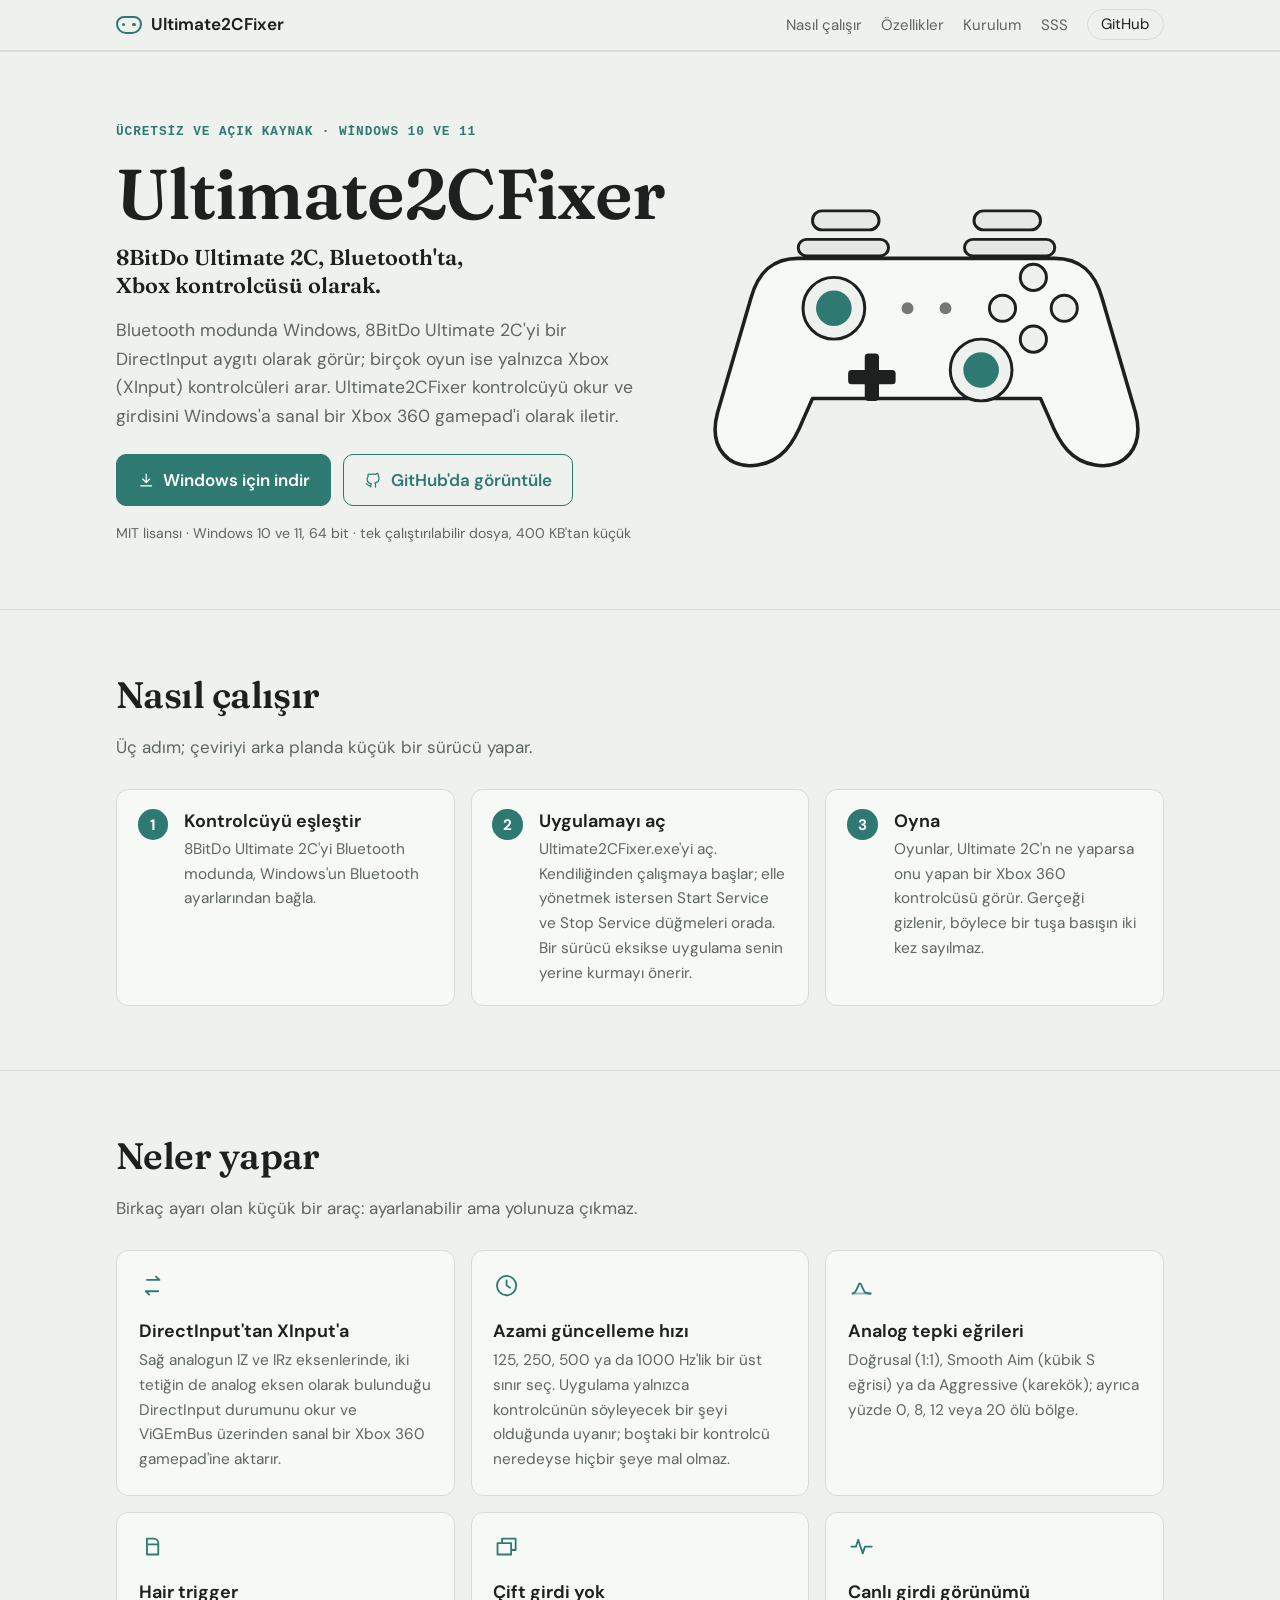
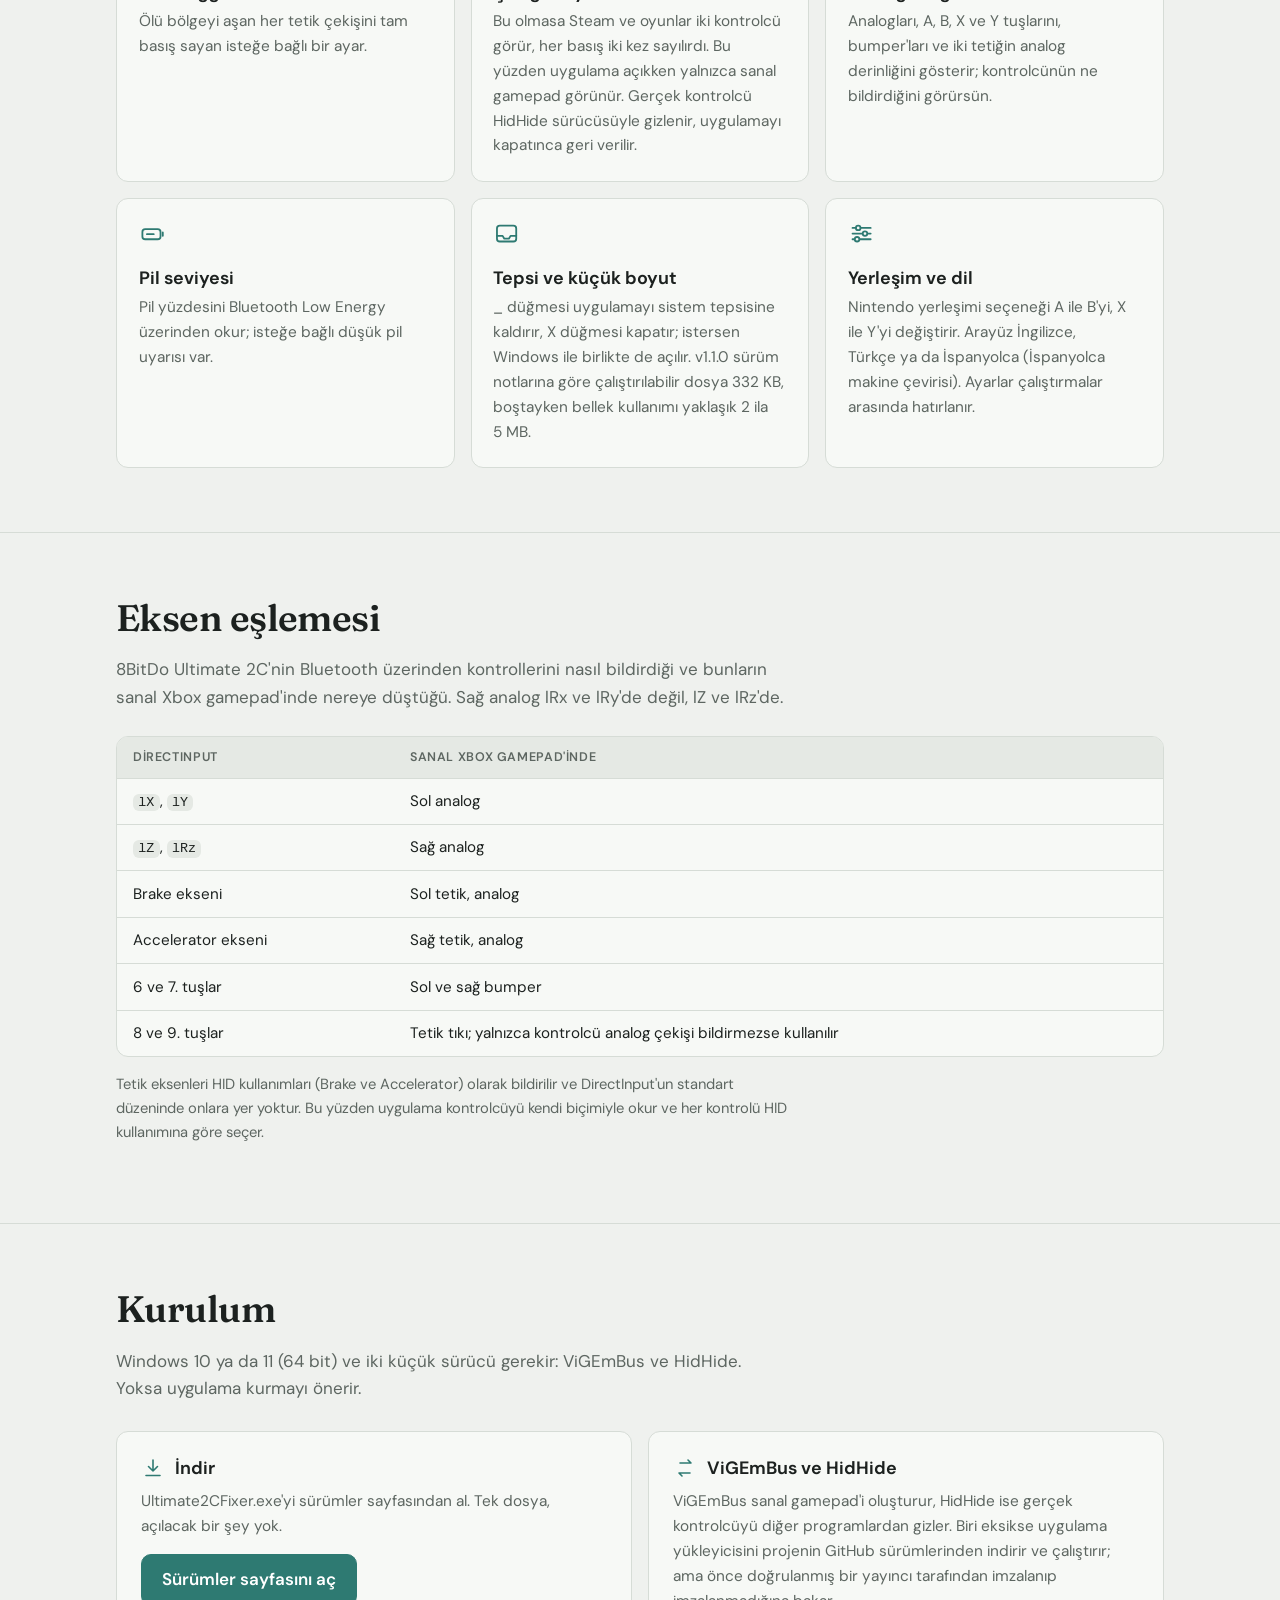
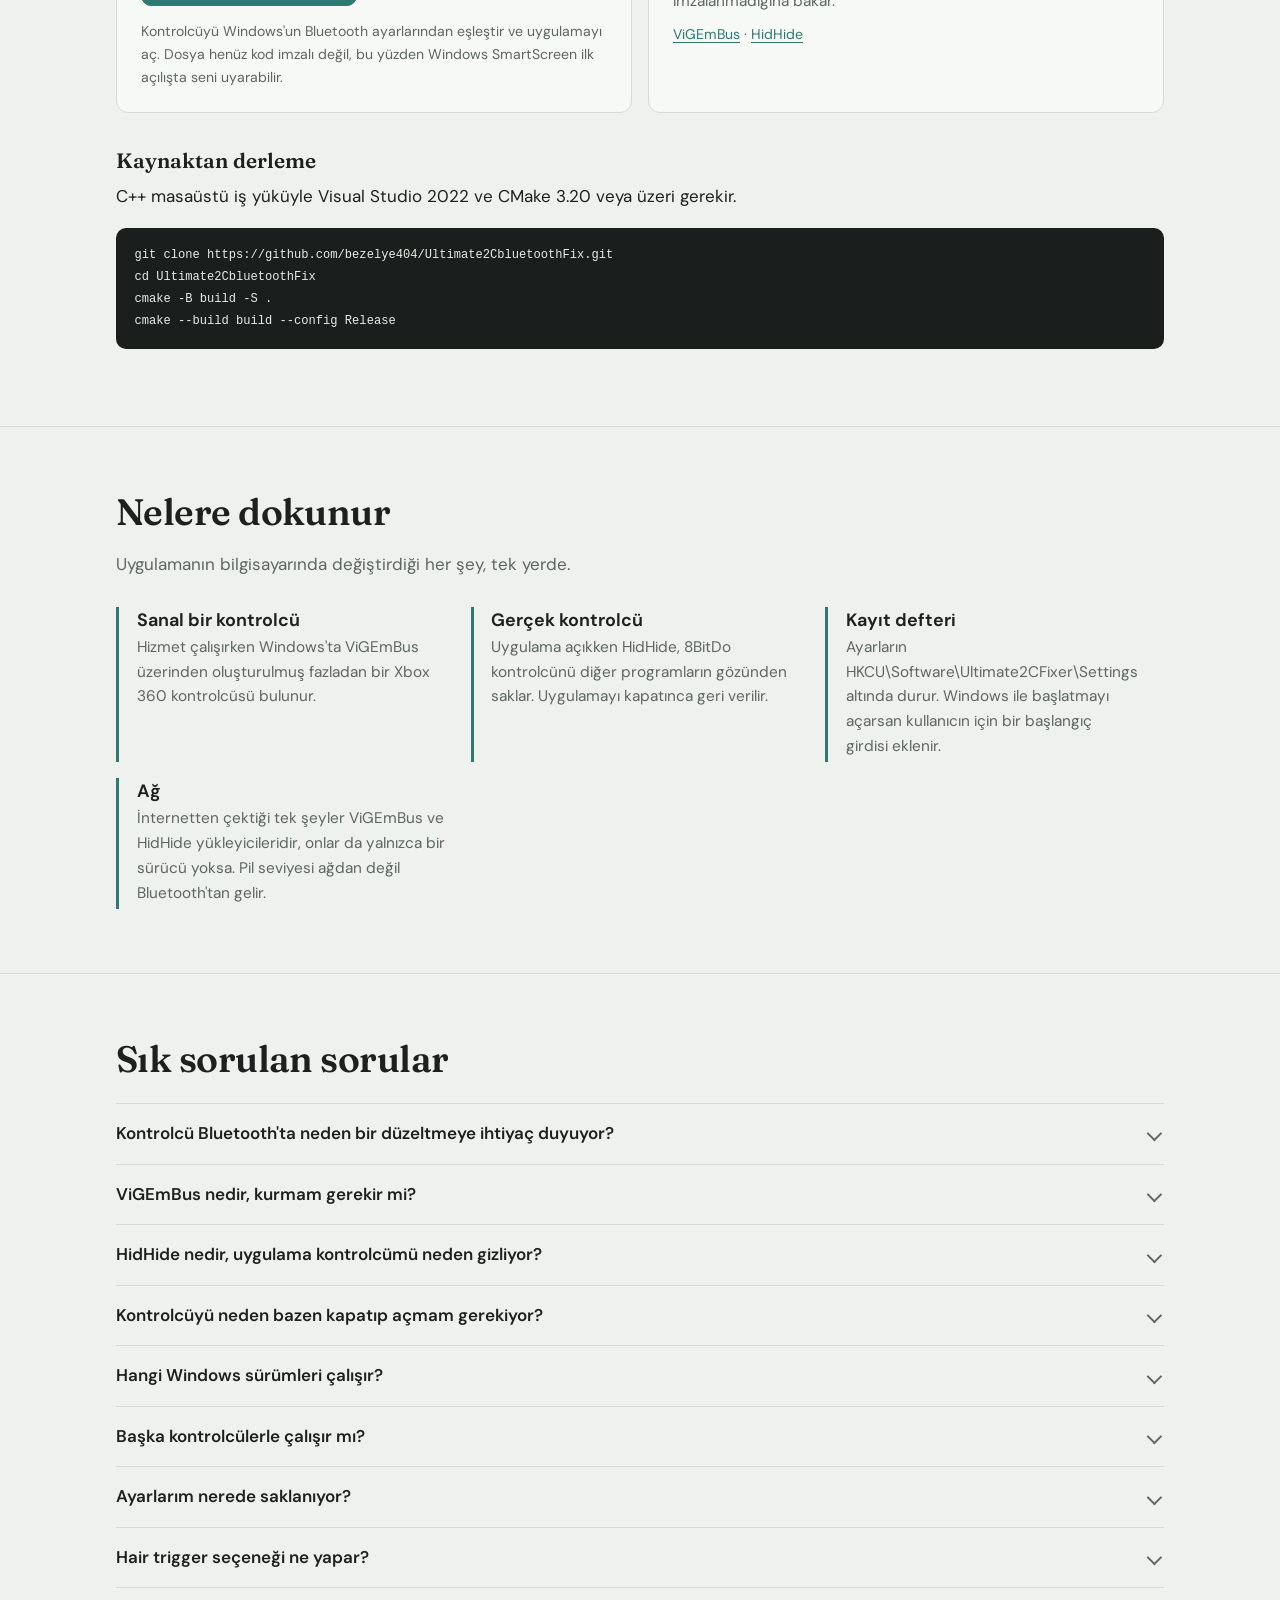
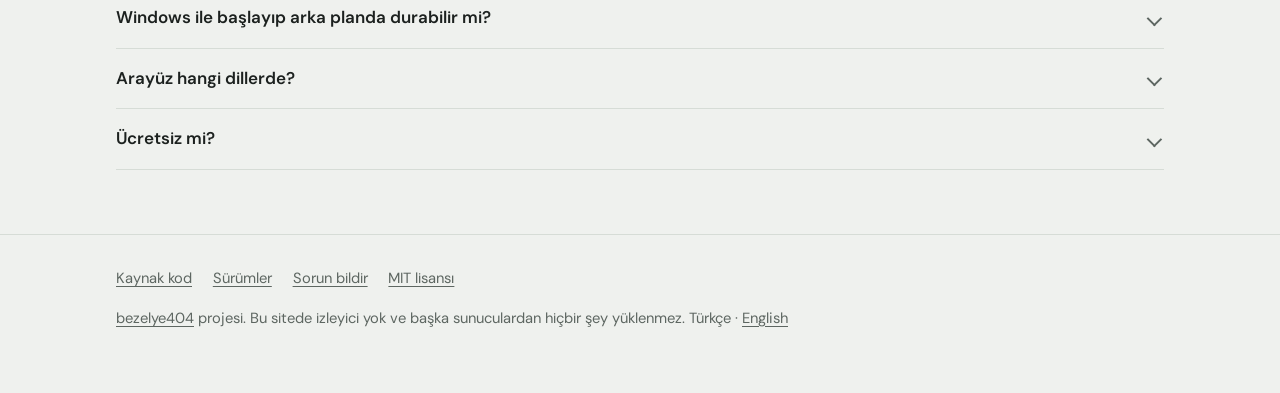
==== commit 6c8a875b: "Update the website for v1.1.0: no double input, HidHide, Spanish, new axis table" ====
--- a/docs/tr/index.html
+++ b/docs/tr/index.html
@@ -64,7 +64,8 @@
         },
         "inLanguage": [
           "en",
-          "tr"
+          "tr",
+          "es"
         ]
       },
       {
@@ -88,6 +89,22 @@
           },
           {
             "@type": "Question",
+            "name": "HidHide nedir, uygulama kontrolcümü neden gizliyor?",
+            "acceptedAnswer": {
+              "@type": "Answer",
+              "text": "Bu olmasa Steam ve oyunlar iki kontrolcü görür, biri gerçek biri sanal, ve her basış iki kez sayılırdı. HidHide, gerçek kontrolcüyü diğer programlardan gizleyen açık kaynaklı bir sürücüdür. Ultimate2CFixer çalıştığı sürece bunu açık tutar (bunun için bir ayar yok) ve uygulamayı kapatınca kontrolcüyü geri verir. Sürücü yoksa uygulama kurmayı önerir."
+            }
+          },
+          {
+            "@type": "Question",
+            "name": "Kontrolcüyü neden bazen kapatıp açmam gerekiyor?",
+            "acceptedAnswer": {
+              "@type": "Answer",
+              "text": "Gizleme başlarken kontrolcüyü zaten tutan programlar olabilir, örneğin bir tarayıcı sekmesi ya da Steam; Windows onlara bir şeyin değiştiğini söylemez. Uygulamayı kontrolcü zaten açıkken başlatırsan seni uyarır: kontrolcüyü bir kez kapatıp aç, tarayıcı sayfasını da yenile. Uygulama Windows ile birlikte, kontrolcü bağlanmadan önce açılıyorsa bununla hiç karşılaşmazsın."
+            }
+          },
+          {
+            "@type": "Question",
             "name": "Hangi Windows sürümleri çalışır?",
             "acceptedAnswer": {
               "@type": "Answer",
@@ -123,7 +140,7 @@
             "name": "Windows ile başlayıp arka planda durabilir mi?",
             "acceptedAnswer": {
               "@type": "Answer",
-              "text": "Evet. Windows ile başlatma seçeneği var ve pencereyi kapatınca uygulama sistem tepsisine küçülebilir."
+              "text": "Evet. Windows ile başlatma seçeneği var, _ düğmesi uygulamayı sistem tepsisine kaldırır, X düğmesi kapatır."
             }
           },
           {
@@ -131,7 +148,7 @@
             "name": "Arayüz hangi dillerde?",
             "acceptedAnswer": {
               "@type": "Answer",
-              "text": "İngilizce ve Türkçe."
+              "text": "İngilizce, Türkçe ve İspanyolca. İspanyolca metin makine çevirisidir."
             }
           },
           {
@@ -225,8 +242,8 @@
         <p class="intro">Üç adım; çeviriyi arka planda küçük bir sürücü yapar.</p>
         <ol class="steps">
           <li><span class="num">1</span><div><h3>Kontrolcüyü eşleştir</h3><p>8BitDo Ultimate 2C'yi Bluetooth modunda, Windows'un Bluetooth ayarlarından bağla.</p></div></li>
-          <li><span class="num">2</span><div><h3>Hizmeti başlat</h3><p>Ultimate2CFixer.exe'yi aç ve Start Service düğmesine bas. ViGEmBus sürücüsü yoksa uygulama kurmayı önerir.</p></div></li>
-          <li><span class="num">3</span><div><h3>Oyna</h3><p>Oyunlar artık Ultimate 2C'ni izleyen sanal bir Xbox 360 kontrolcüsü görür.</p></div></li>
+          <li><span class="num">2</span><div><h3>Uygulamayı aç</h3><p>Ultimate2CFixer.exe'yi aç. Kendiliğinden çalışmaya başlar; elle yönetmek istersen Start Service ve Stop Service düğmeleri orada. Bir sürücü eksikse uygulama senin yerine kurmayı önerir.</p></div></li>
+          <li><span class="num">3</span><div><h3>Oyna</h3><p>Oyunlar, Ultimate 2C'n ne yaparsa onu yapan bir Xbox 360 kontrolcüsü görür. Gerçeği gizlenir, böylece bir tuşa basışın iki kez sayılmaz.</p></div></li>
         </ol>
       </div>
     </section>
@@ -239,12 +256,12 @@
           <article class="card">
             <svg class="icon" viewBox="0 0 24 24" aria-hidden="true"><path d="M7 7h11l-3-3M17 17H6l3 3"/></svg>
             <h3>DirectInput'tan XInput'a</h3>
-            <p>Sağ analogun lZ ve lRz eksenlerinde olduğu DirectInput durumunu okur ve ViGEmBus üzerinden sanal bir Xbox 360 gamepad'ine aktarır.</p>
+            <p>Sağ analogun lZ ve lRz eksenlerinde, iki tetiğin de analog eksen olarak bulunduğu DirectInput durumunu okur ve ViGEmBus üzerinden sanal bir Xbox 360 gamepad'ine aktarır.</p>
           </article>
           <article class="card">
             <svg class="icon" viewBox="0 0 24 24" aria-hidden="true"><circle cx="12" cy="12" r="8.5"/><path d="M12 7.5V12l3 2"/></svg>
-            <h3>Örnekleme hızı</h3>
-            <p>125, 250, 500 ya da 1000 Hz seç; yani 8, 4, 2 ya da 1 ms'de bir güncelleme.</p>
+            <h3>Azami güncelleme hızı</h3>
+            <p>125, 250, 500 ya da 1000 Hz'lik bir üst sınır seç. Uygulama yalnızca kontrolcünün söyleyecek bir şeyi olduğunda uyanır; boştaki bir kontrolcü neredeyse hiçbir şeye mal olmaz.</p>
           </article>
           <article class="card">
             <svg class="icon" viewBox="0 0 24 24" aria-hidden="true"><path d="M4 19C9 19 9 5 12 12s3 7 8 7"/><path d="M4 19h16" opacity=".5"/></svg>
@@ -257,6 +274,11 @@
             <p>Ölü bölgeyi aşan her tetik çekişini tam basış sayan isteğe bağlı bir ayar.</p>
           </article>
           <article class="card">
+            <svg class="icon" viewBox="0 0 24 24" aria-hidden="true"><path d="M8 8V5h12v10h-3M4 9h12v10H4z"/></svg>
+            <h3>Çift girdi yok</h3>
+            <p>Bu olmasa Steam ve oyunlar iki kontrolcü görür, her basış iki kez sayılırdı. Bu yüzden uygulama açıkken yalnızca sanal gamepad görünür. Gerçek kontrolcü HidHide sürücüsüyle gizlenir, uygulamayı kapatınca geri verilir.</p>
+          </article>
+          <article class="card">
             <svg class="icon" viewBox="0 0 24 24" aria-hidden="true"><path d="M3 12h4l2-6 4 12 2-6h6"/></svg>
             <h3>Canlı girdi görünümü</h3>
             <p>Analogları, A, B, X ve Y tuşlarını, bumper'ları ve iki tetiğin analog derinliğini gösterir; kontrolcünün ne bildirdiğini görürsün.</p>
@@ -269,12 +291,12 @@
           <article class="card">
             <svg class="icon" viewBox="0 0 24 24" aria-hidden="true"><rect x="3.5" y="5" width="17" height="14" rx="2.5"/><path d="M3.5 14h5l1.5 2.5h4L15.5 14h5"/></svg>
             <h3>Tepsi ve küçük boyut</h3>
-            <p>Sistem tepsisinde durabilir ve Windows ile başlayabilir. Sürüm notları, kullanımda 6 MB'tan az, tepsideyken 2 MB'tan az bellek belirtiyor.</p>
+            <p>_ düğmesi uygulamayı sistem tepsisine kaldırır, X düğmesi kapatır; istersen Windows ile birlikte de açılır. v1.1.0 sürüm notlarına göre çalıştırılabilir dosya 332 KB, boştayken bellek kullanımı yaklaşık 2 ila 5 MB.</p>
           </article>
           <article class="card">
             <svg class="icon" viewBox="0 0 24 24" aria-hidden="true"><path d="M4 7h16M4 12h16M4 17h16"/><circle cx="9" cy="7" r="2" fill="var(--surface)"/><circle cx="15" cy="12" r="2" fill="var(--surface)"/><circle cx="8" cy="17" r="2" fill="var(--surface)"/></svg>
             <h3>Yerleşim ve dil</h3>
-            <p>Nintendo yerleşimi seçeneği A ile B'yi, X ile Y'yi değiştirir. Arayüz İngilizce ya da Türkçe. Ayarlar çalıştırmalar arasında hatırlanır.</p>
+            <p>Nintendo yerleşimi seçeneği A ile B'yi, X ile Y'yi değiştirir. Arayüz İngilizce, Türkçe ya da İspanyolca (İspanyolca makine çevirisi). Ayarlar çalıştırmalar arasında hatırlanır.</p>
           </article>
         </div>
       </div>
@@ -283,42 +305,39 @@
     <section id="mapping">
       <div class="wrap">
         <h2>Eksen eşlemesi</h2>
-        <p class="intro">8BitDo Ultimate 2C'nin Bluetooth modunda kontrollerini DirectInput'a nasıl bildirdiği. Sağ analog lRx ve lRy'de değil, lZ ve lRz'de.</p>
+        <p class="intro">8BitDo Ultimate 2C'nin Bluetooth üzerinden kontrollerini nasıl bildirdiği ve bunların sanal Xbox gamepad'inde nereye düştüğü. Sağ analog lRx ve lRy'de değil, lZ ve lRz'de.</p>
         <div class="table-scroll">
           <table>
-            <thead><tr><th scope="col">DirectInput alanı</th><th scope="col">Kontrol</th></tr></thead>
+            <thead><tr><th scope="col">DirectInput</th><th scope="col">Sanal Xbox gamepad'inde</th></tr></thead>
             <tbody>
-              <tr><td><code>state.lX</code></td><td>Sol analog (yatay)</td></tr>
-              <tr><td><code>state.lY</code></td><td>Sol analog (dikey)</td></tr>
-              <tr><td><code>state.lZ</code></td><td>Sağ analog (yatay)</td></tr>
-              <tr><td><code>state.lRz</code></td><td>Sağ analog (dikey)</td></tr>
-              <tr><td><code>state.rglSlider[0]</code></td><td>Sol tetik (LT), analog derinlik</td></tr>
-              <tr><td><code>state.rglSlider[1]</code></td><td>Sağ tetik (RT), analog derinlik</td></tr>
-              <tr><td><code>state.rgbButtons[6]</code></td><td>Sol bumper (LB)</td></tr>
-              <tr><td><code>state.rgbButtons[7]</code></td><td>Sağ bumper (RB)</td></tr>
-              <tr><td><code>state.rgbButtons[8]</code></td><td>Sol tetik (LT), dijital tık</td></tr>
-              <tr><td><code>state.rgbButtons[9]</code></td><td>Sağ tetik (RT), dijital tık</td></tr>
+              <tr><td><code>lX</code>, <code>lY</code></td><td>Sol analog</td></tr>
+              <tr><td><code>lZ</code>, <code>lRz</code></td><td>Sağ analog</td></tr>
+              <tr><td>Brake ekseni</td><td>Sol tetik, analog</td></tr>
+              <tr><td>Accelerator ekseni</td><td>Sağ tetik, analog</td></tr>
+              <tr><td>6 ve 7. tuşlar</td><td>Sol ve sağ bumper</td></tr>
+              <tr><td>8 ve 9. tuşlar</td><td>Tetik tıkı; yalnızca kontrolcü analog çekişi bildirmezse kullanılır</td></tr>
             </tbody>
           </table>
         </div>
+        <p class="note">Tetik eksenleri HID kullanımları (Brake ve Accelerator) olarak bildirilir ve DirectInput'un standart düzeninde onlara yer yoktur. Bu yüzden uygulama kontrolcüyü kendi biçimiyle okur ve her kontrolü HID kullanımına göre seçer.</p>
       </div>
     </section>
 
     <section id="kurulum">
       <div class="wrap">
         <h2>Kurulum</h2>
-        <p class="intro">Windows 10 ya da 11 (64 bit) ve ViGEmBus sürücüsü gerekir.</p>
+        <p class="intro">Windows 10 ya da 11 (64 bit) ve iki küçük sürücü gerekir: ViGEmBus ve HidHide. Yoksa uygulama kurmayı önerir.</p>
         <div class="install-grid">
           <div class="install-card">
             <h3><svg class="icon" viewBox="0 0 24 24" aria-hidden="true"><path d="M12 4v11M7.5 10.5L12 15l4.5-4.5M5 19.5h14"/></svg>İndir</h3>
             <p>Ultimate2CFixer.exe'yi sürümler sayfasından al. Tek dosya, açılacak bir şey yok.</p>
             <a class="btn" href="https://github.com/bezelye404/Ultimate2CbluetoothFix/releases/latest">Sürümler sayfasını aç</a>
-            <p class="small">Kontrolcüyü Windows'un Bluetooth ayarlarından eşleştir, uygulamayı aç ve Start Service'e bas.</p>
+            <p class="small">Kontrolcüyü Windows'un Bluetooth ayarlarından eşleştir ve uygulamayı aç. Dosya henüz kod imzalı değil, bu yüzden Windows SmartScreen ilk açılışta seni uyarabilir.</p>
           </div>
           <div class="install-card">
-            <h3><svg class="icon" viewBox="0 0 24 24" aria-hidden="true"><path d="M7 7h11l-3-3M17 17H6l3 3"/></svg>ViGEmBus sürücüsü</h3>
-            <p>ViGEmBus, sanal gamepad oluşturan açık kaynaklı bir sürücüdür. Kurulu değilse Ultimate2CFixer yükleyicisini GitHub'daki ViGEmBus sürümlerinden indirir ve çalıştırır.</p>
-            <p class="small"><a href="https://github.com/nefarius/ViGEmBus">github.com/nefarius/ViGEmBus</a></p>
+            <h3><svg class="icon" viewBox="0 0 24 24" aria-hidden="true"><path d="M7 7h11l-3-3M17 17H6l3 3"/></svg>ViGEmBus ve HidHide</h3>
+            <p>ViGEmBus sanal gamepad'i oluşturur, HidHide ise gerçek kontrolcüyü diğer programlardan gizler. Biri eksikse uygulama yükleyicisini projenin GitHub sürümlerinden indirir ve çalıştırır; ama önce doğrulanmış bir yayıncı tarafından imzalanıp imzalanmadığına bakar.</p>
+            <p class="small"><a href="https://github.com/nefarius/ViGEmBus">ViGEmBus</a> · <a href="https://github.com/nefarius/HidHide">HidHide</a></p>
           </div>
         </div>
         <div class="build">
@@ -338,8 +357,9 @@
         <p class="intro">Uygulamanın bilgisayarında değiştirdiği her şey, tek yerde.</p>
         <ul class="touches">
           <li><h3>Sanal bir kontrolcü</h3><p>Hizmet çalışırken Windows'ta ViGEmBus üzerinden oluşturulmuş fazladan bir Xbox 360 kontrolcüsü bulunur.</p></li>
+          <li><h3>Gerçek kontrolcü</h3><p>Uygulama açıkken HidHide, 8BitDo kontrolcünü diğer programların gözünden saklar. Uygulamayı kapatınca geri verilir.</p></li>
           <li><h3>Kayıt defteri</h3><p>Ayarların HKCU\Software\Ultimate2CFixer\Settings altında durur. Windows ile başlatmayı açarsan kullanıcın için bir başlangıç girdisi eklenir.</p></li>
-          <li><h3>Ağ</h3><p>İnternetten çektiği tek şey ViGEmBus yükleyicisidir, o da yalnızca sürücü yoksa. Pil seviyesi ağdan değil Bluetooth'tan gelir.</p></li>
+          <li><h3>Ağ</h3><p>İnternetten çektiği tek şeyler ViGEmBus ve HidHide yükleyicileridir, onlar da yalnızca bir sürücü yoksa. Pil seviyesi ağdan değil Bluetooth'tan gelir.</p></li>
         </ul>
       </div>
     </section>
@@ -356,6 +376,14 @@
           <p>ViGEmBus, programların sanal gamepad oluşturmasını sağlayan açık kaynaklı bir sürücüdür ve Ultimate2CFixer buna ihtiyaç duyar. Kurulu değilse uygulama indirip kurmayı önerir.</p>
         </details>
         <details>
+          <summary>HidHide nedir, uygulama kontrolcümü neden gizliyor?</summary>
+          <p>Bu olmasa Steam ve oyunlar iki kontrolcü görür, biri gerçek biri sanal, ve her basış iki kez sayılırdı. HidHide, gerçek kontrolcüyü diğer programlardan gizleyen açık kaynaklı bir sürücüdür. Ultimate2CFixer çalıştığı sürece bunu açık tutar (bunun için bir ayar yok) ve uygulamayı kapatınca kontrolcüyü geri verir. Sürücü yoksa uygulama kurmayı önerir.</p>
+        </details>
+        <details>
+          <summary>Kontrolcüyü neden bazen kapatıp açmam gerekiyor?</summary>
+          <p>Gizleme başlarken kontrolcüyü zaten tutan programlar olabilir, örneğin bir tarayıcı sekmesi ya da Steam; Windows onlara bir şeyin değiştiğini söylemez. Uygulamayı kontrolcü zaten açıkken başlatırsan seni uyarır: kontrolcüyü bir kez kapatıp aç, tarayıcı sayfasını da yenile. Uygulama Windows ile birlikte, kontrolcü bağlanmadan önce açılıyorsa bununla hiç karşılaşmazsın.</p>
+        </details>
+        <details>
           <summary>Hangi Windows sürümleri çalışır?</summary>
           <p>Windows 10 ve 11, 64 bit.</p>
         </details>
@@ -373,11 +401,11 @@
         </details>
         <details>
           <summary>Windows ile başlayıp arka planda durabilir mi?</summary>
-          <p>Evet. Windows ile başlatma seçeneği var ve pencereyi kapatınca uygulama sistem tepsisine küçülebilir.</p>
+          <p>Evet. Windows ile başlatma seçeneği var, _ düğmesi uygulamayı sistem tepsisine kaldırır, X düğmesi kapatır.</p>
         </details>
         <details>
           <summary>Arayüz hangi dillerde?</summary>
-          <p>İngilizce ve Türkçe.</p>
+          <p>İngilizce, Türkçe ve İspanyolca. İspanyolca metin makine çevirisidir.</p>
         </details>
         <details>
           <summary>Ücretsiz mi?</summary>
--- a/docs/style.css
+++ b/docs/style.css
@@ -192,3 +192,5 @@
 @media (max-width: 440px) {
   nav li:not(:last-child) { display: none; }
 }
+
+.note { color: var(--muted); font-size: 0.92rem; max-width: 42rem; margin-top: 1rem; }
